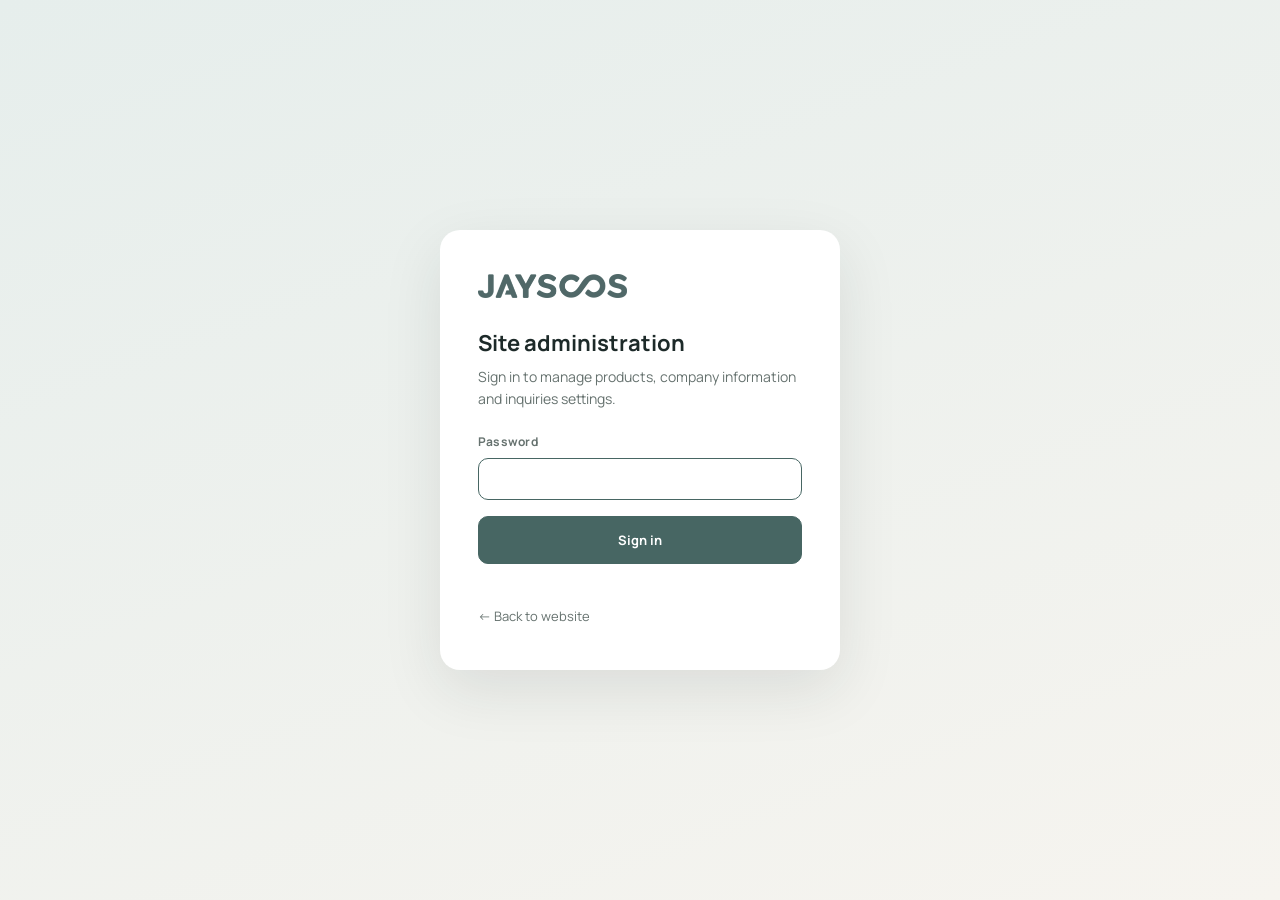
==== admin/index.html @ ff957f7b "site 2026-11-19 14:58 Co-Authored-By: Claude Opus 5.5 <noreply@anthropic.com>" ====
<!DOCTYPE html>
<html lang="en">
<head>
<meta charset="utf-8">
<meta name="viewport" content="width=device-width, initial-scale=1">
<meta name="robots" content="noindex, nofollow">
<title>Admin | JAYSCOS Global Site</title>
<link rel="icon" type="image/png" href="../img/favicon.png">
<link rel="preconnect" href="https://fonts.googleapis.com">
<link rel="preconnect" href="https://fonts.gstatic.com" crossorigin>
<link href="https://fonts.googleapis.com/css2?family=Manrope:wght@400;500;600;700;800&display=swap" rel="stylesheet">
<link rel="stylesheet" href="admin.css?v=1">
</head>
<body>
<div id="login" class="login">
  <form id="lf" class="lbox">
    <img src="../img/logo.png" alt="JAYSCOS logo" height="24">
    <h1>Site administration</h1>
    <p>Sign in to manage products, company information and inquiries settings.</p>
    <label><span>Password</span><input type="password" id="pw" autocomplete="current-password" required></label>
    <button class="b pri" type="submit">Sign in</button>
    <div class="err" id="lerr"></div>
    <a class="back" href="../index.html">← Back to website</a>
  </form>
</div>

<div id="app" class="app" hidden>
  <aside class="side">
    <div class="brand"><img src="../img/logo_white.png" alt="JAYSCOS logo" height="18"><span>Admin</span></div>
    <nav id="menu">
      <a data-v="dash" class="on"><svg viewBox="0 0 24 24"><path d="M3 13h8V3H3zM13 21h8V11h-8zM3 21h8v-6H3zM13 3v6h8V3z"/></svg>Dashboard</a>
      <a data-v="products"><svg viewBox="0 0 24 24"><path d="M9 3h6v4H9zM7 7h10l1 14H6z"/></svg>Products</a>
      <a data-v="company"><svg viewBox="0 0 24 24"><path d="M4 21V5l8-3 8 3v16M9 21v-5h6v5M8 9h2M14 9h2M8 13h2M14 13h2"/></svg>Company</a>
      <a data-v="pages"><svg viewBox="0 0 24 24"><path d="M6 3h9l4 4v14H6zM14 3v5h5M9 13h7M9 17h7"/></svg>Page content</a>
      <a data-v="contact"><svg viewBox="0 0 24 24"><path d="M3 6h18v12H3zM3 7l9 6 9-6"/></svg>Contact form</a>
      <a data-v="publish"><svg viewBox="0 0 24 24"><path d="M12 16V4M7 9l5-5 5 5M4 16v4h16v-4"/></svg>Publish & settings</a>
    </nav>
    <div class="side-ft">
      <a href="../index.html" target="_blank" rel="noopener">View live site ↗</a>
      <a id="logout">Sign out</a>
    </div>
  </aside>
  <main class="main">
    <header class="top">
      <button class="mb" id="mb" aria-label="Menu">☰</button>
      <h2 id="vt">Dashboard</h2>
      <div class="top-r"><span id="dirty" class="pill" hidden>Unpublished changes</span><a class="b" id="pv" target="_blank" rel="noopener">Preview draft ↗</a><button class="b pri" id="pubTop">Publish</button></div>
    </header>
    <section id="view" class="view"></section>
  </main>
</div>
<div id="toast" class="toast"></div>
<script src="admin.js?v=1"></script>
</body>
</html>
---- admin/admin.css ----
:root { --teal: #476663; --deep: #2f4846; --ink: #1d2a29; --muted: #66726f; --line: #e2e7e5; --bg: #f3f5f4; --white: #fff; --red: #b5473a; }
* { box-sizing: border-box; margin: 0; padding: 0; }
body { font-family: 'Manrope', 'Segoe UI', Arial, sans-serif; background: var(--bg); color: var(--ink); font-size: 14px; line-height: 1.55; }
a { color: inherit; text-decoration: none; cursor: pointer; }
button, input, select, textarea { font: inherit; color: inherit; }
[hidden] { display: none !important; }

.login { min-height: 100vh; display: grid; place-items: center; padding: 20px; background: linear-gradient(160deg, #e6eeec, #f6f4ef); }
.lbox { width: 100%; max-width: 400px; background: var(--white); border-radius: 20px; padding: 44px 38px; box-shadow: 0 20px 60px rgba(29, 42, 41, .10); }
.lbox img { display: block; height: 24px; width: auto; }
.lbox h1 { font-size: 22px; margin: 28px 0 6px; }
.lbox p { color: var(--muted); margin-bottom: 24px; }
.lbox .b { width: 100%; height: 48px; justify-content: center; }
.lbox .err { color: var(--red); margin-top: 12px; min-height: 20px; font-size: 13px; }
.lbox .back { display: block; margin-top: 10px; font-size: 13px; color: var(--muted); }

label { display: block; margin-bottom: 16px; }
label > span { display: block; font-size: 12px; font-weight: 700; color: var(--muted); margin-bottom: 6px; letter-spacing: .02em; }
label > small { display: block; font-size: 12px; color: var(--muted); margin-top: 5px; }
input, select, textarea { width: 100%; height: 42px; padding: 0 12px; border: 1px solid var(--line); border-radius: 10px; background: #fbfcfc; outline: none; }
textarea { height: auto; min-height: 96px; padding: 10px 12px; resize: vertical; line-height: 1.55; }
input:focus, select:focus, textarea:focus { border-color: var(--teal); background: #fff; }
input[type=checkbox] { width: 18px; height: 18px; accent-color: var(--teal); vertical-align: middle; }

.b { display: inline-flex; align-items: center; gap: 6px; height: 38px; padding: 0 16px; border-radius: 10px; border: 1px solid var(--line); background: var(--white); font-weight: 700; font-size: 13px; cursor: pointer; white-space: nowrap; }
.b:hover { border-color: var(--teal); color: var(--teal); }
.b.pri { background: var(--teal); border-color: var(--teal); color: #fff; }
.b.pri:hover { background: var(--deep); color: #fff; }
.b.danger { color: var(--red); }
.b.danger:hover { border-color: var(--red); }
.b.sm { height: 30px; padding: 0 10px; font-size: 12px; border-radius: 8px; }

.app { display: grid; grid-template-columns: 240px 1fr; min-height: 100vh; }
.side { background: var(--ink); color: rgba(255, 255, 255, .72); display: flex; flex-direction: column; position: sticky; top: 0; height: 100vh; }
.side .brand { display: flex; align-items: center; gap: 10px; padding: 26px 24px 30px; }
.side .brand img { height: 18px; width: auto; }
.side .brand span { font-size: 11px; font-weight: 800; letter-spacing: .14em; text-transform: uppercase; color: #9fbdb9; }
.side nav { display: flex; flex-direction: column; padding: 0 12px; gap: 2px; }
.side nav a { display: flex; align-items: center; gap: 12px; padding: 11px 12px; border-radius: 10px; font-weight: 600; }
.side nav a svg { width: 18px; height: 18px; fill: none; stroke: currentColor; stroke-width: 1.6; stroke-linecap: round; stroke-linejoin: round; }
.side nav a:hover { background: rgba(255, 255, 255, .06); color: #fff; }
.side nav a.on { background: var(--teal); color: #fff; }
.side-ft { margin-top: auto; padding: 20px 24px 26px; display: flex; flex-direction: column; gap: 8px; font-size: 13px; border-top: 1px solid rgba(255, 255, 255, .08); }
.side-ft a:hover { color: #fff; }

.main { min-width: 0; }
.top { position: sticky; top: 0; z-index: 10; display: flex; align-items: center; gap: 14px; height: 70px; padding: 0 32px; background: rgba(243, 245, 244, .94); backdrop-filter: blur(8px); border-bottom: 1px solid var(--line); }
.top h2 { font-size: 20px; }
.top-r { margin-left: auto; display: flex; gap: 8px; align-items: center; }
.pill { font-size: 12px; font-weight: 700; padding: 5px 11px; border-radius: 999px; background: #fbeee4; color: #9a5a1c; }
.mb { display: none; border: 0; background: none; font-size: 22px; cursor: pointer; }
.view { padding: 30px 32px 80px; max-width: 1180px; }

.stats { display: grid; grid-template-columns: repeat(4, 1fr); gap: 16px; margin-bottom: 22px; }
.stat { background: var(--white); border-radius: 14px; padding: 20px 22px; }
.stat .k { font-size: 12px; color: var(--muted); font-weight: 700; }
.stat .v { font-size: 30px; font-weight: 800; margin-top: 6px; color: var(--deep); }
.stat .v small { font-size: 14px; color: var(--muted); font-weight: 600; }
.panel { background: var(--white); border-radius: 14px; padding: 24px 26px; margin-bottom: 20px; }
.panel h3 { font-size: 15px; margin-bottom: 16px; display: flex; justify-content: space-between; align-items: center; gap: 10px; }
.panel h3 small { font-weight: 500; color: var(--muted); font-size: 12px; }
.panel p.help { color: var(--muted); font-size: 13px; margin: -8px 0 16px; }
.g2 { display: grid; grid-template-columns: 1fr 1fr; gap: 0 18px; }
.g3 { display: grid; grid-template-columns: 1fr 1fr 1fr; gap: 0 18px; }
.actions { display: flex; gap: 8px; flex-wrap: wrap; }
.sticky-save { position: sticky; bottom: 16px; display: flex; justify-content: flex-end; gap: 8px; margin-top: 10px; }
.sticky-save .b { box-shadow: 0 6px 20px rgba(29, 42, 41, .12); height: 44px; padding: 0 20px; }

table { width: 100%; border-collapse: collapse; }
th { text-align: left; font-size: 12px; color: var(--muted); font-weight: 700; padding: 10px 10px; border-bottom: 1px solid var(--line); white-space: nowrap; }
td { padding: 12px 10px; border-bottom: 1px solid var(--line); vertical-align: middle; }
td .th { width: 52px; height: 52px; border-radius: 10px; object-fit: cover; background: var(--bg); display: block; }
td b { display: block; }
td .s { font-size: 12px; color: var(--muted); }
.tag { display: inline-block; font-size: 11px; font-weight: 700; padding: 3px 9px; border-radius: 999px; background: #e8efee; color: var(--deep); }
.tag.off { background: #f1e9e7; color: var(--red); }
.ord { display: flex; gap: 4px; }

.imgs { display: flex; flex-wrap: wrap; gap: 10px; margin-bottom: 12px; }
.imgs .im { position: relative; width: 104px; }
.imgs .im img { width: 104px; height: 104px; object-fit: cover; border-radius: 10px; background: var(--bg); display: block; border: 2px solid transparent; }
.imgs .im:first-child img { border-color: var(--teal); }
.imgs .im .ctl { display: flex; gap: 3px; margin-top: 4px; }
.imgs .im .ctl button { flex: 1; height: 24px; border: 1px solid var(--line); background: #fff; border-radius: 6px; font-size: 11px; cursor: pointer; }
.imgs .im .first { position: absolute; left: 6px; top: 6px; font-size: 10px; font-weight: 800; background: var(--teal); color: #fff; padding: 2px 6px; border-radius: 6px; }
.row-add { display: flex; gap: 8px; }
.row-add input { flex: 1; }
.ing-row { display: grid; grid-template-columns: 220px 1fr 34px; gap: 8px; margin-bottom: 8px; }
.ing-row input { height: 38px; }
.ing-row button { border: 1px solid var(--line); background: #fff; border-radius: 8px; cursor: pointer; color: var(--red); }
.hl-row { display: grid; grid-template-columns: 220px 1fr; gap: 8px; margin-bottom: 8px; }
.empty { text-align: center; color: var(--muted); padding: 40px 10px; }
.check-list { list-style: none; }
.check-list li { padding: 10px 0; border-bottom: 1px solid var(--line); display: flex; gap: 10px; align-items: flex-start; }
.check-list li::before { content: '•'; color: var(--teal); font-weight: 800; }
.mono { font-family: Consolas, monospace; font-size: 12px; background: var(--bg); padding: 2px 6px; border-radius: 6px; }
.toast { position: fixed; right: 22px; top: 84px; background: var(--ink); color: #fff; padding: 13px 18px; border-radius: 12px; font-weight: 600; opacity: 0; transform: translateY(10px); transition: .25s; pointer-events: none; z-index: 99; max-width: 420px; }
.toast.show { opacity: 1; transform: none; }
.toast.err { background: var(--red); }

@media (max-width: 900px) {
  .app { grid-template-columns: 1fr; }
  .side { position: fixed; left: 0; top: 0; bottom: 0; width: 250px; z-index: 30; transform: translateX(-100%); transition: transform .25s; }
  .side.open { transform: none; }
  .mb { display: block; }
  .top { padding: 0 16px; }
  .top-r .b:not(.pri) { display: none; }
  .view { padding: 20px 16px 80px; }
  .stats { grid-template-columns: 1fr 1fr; }
  .g2, .g3, .ing-row, .hl-row { grid-template-columns: 1fr; }
  table .hide-m { display: none; }
}
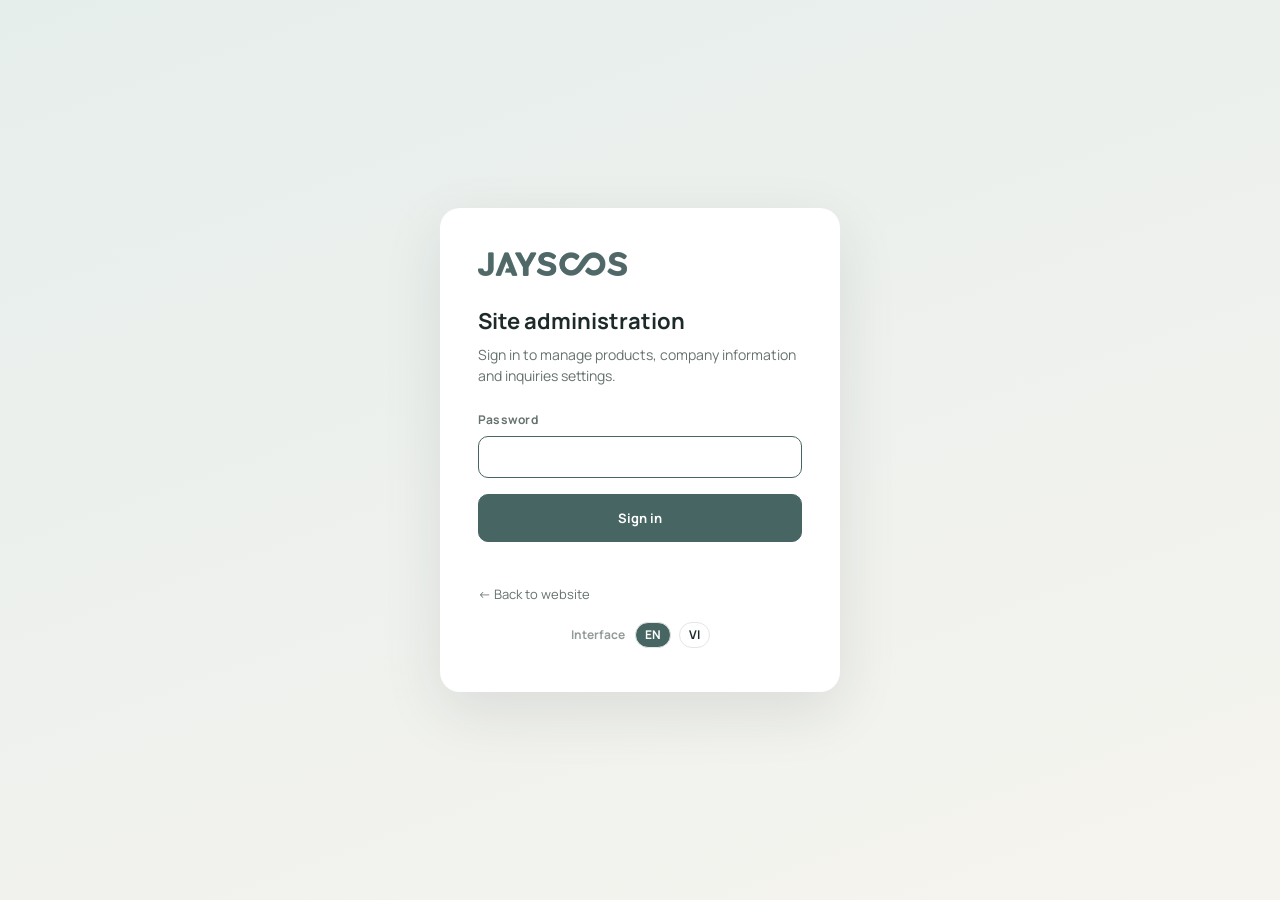
==== commit 06e39c4e: "site 2026-11-24 14:32 Co-Authored-By: Claude Opus 5.5 <noreply@anthropic.com>" ====
--- a/admin/index.html
+++ b/admin/index.html
@@ -9,7 +9,7 @@
 <link rel="preconnect" href="https://fonts.googleapis.com">
 <link rel="preconnect" href="https://fonts.gstatic.com" crossorigin>
 <link href="https://fonts.googleapis.com/css2?family=Manrope:wght@400;500;600;700;800&display=swap" rel="stylesheet">
-<link rel="stylesheet" href="admin.css?v=1">
+<link rel="stylesheet" href="admin.css?v=7">
 </head>
 <body>
 <div id="login" class="login">
@@ -44,12 +44,13 @@
     <header class="top">
       <button class="mb" id="mb" aria-label="Menu">☰</button>
       <h2 id="vt">Dashboard</h2>
-      <div class="top-r"><span id="dirty" class="pill" hidden>Unpublished changes</span><a class="b" id="pv" target="_blank" rel="noopener">Preview draft ↗</a><button class="b pri" id="pubTop">Publish</button></div>
+      <div class="top-r"><label class="lang-pick" title="Content language you are editing"><span>Content</span><select id="alang"><option value="en">English</option><option value="vi">Tiếng Việt</option></select></label><span id="dirty" class="pill" hidden>Unpublished changes</span><a class="b" id="pv" target="_blank" rel="noopener">Preview draft ↗</a><button class="b pri" id="pubTop">Publish</button></div>
     </header>
     <section id="view" class="view"></section>
   </main>
 </div>
 <div id="toast" class="toast"></div>
-<script src="admin.js?v=1"></script>
+<script src="admin-i18n.js?v=1"></script>
+<script src="admin.js?v=7"></script>
 </body>
 </html>
--- a/admin/admin.css
+++ b/admin/admin.css
@@ -110,3 +110,23 @@
   .g2, .g3, .ing-row, .hl-row { grid-template-columns: 1fr; }
   table .hide-m { display: none; }
 }
+
+/* content language (EN / VI) */
+.lang-pick { display: inline-flex; align-items: center; gap: 6px; margin: 0; }
+.lang-pick > span { margin: 0; font-size: 12px; }
+.lang-pick select { height: 38px; width: auto; padding: 0 30px 0 10px; font-weight: 700; }
+body.vi-mode .lang-pick select { border-color: #c2410c; color: #c2410c; }
+.vi-note { background: #fff4e5; border: 1px solid #f6c48a; color: #7a3d06; border-radius: 12px; padding: 12px 16px; margin-bottom: 18px; font-size: 13px; }
+body.vi-mode [data-new-cat], body.vi-mode [data-go="new"], body.vi-mode #del, body.vi-mode [data-mv], body.vi-mode #saveCats, body.vi-mode .row-add, body.vi-mode #imgs .ctl, body.vi-mode #chpw { display: none !important; }
+body.vi-mode [data-vis] { pointer-events: none; opacity: .6; }
+@media (max-width: 900px) { .lang-pick > span { display: none; } }
+
+/* interface language (EN / VI) */
+.ui-lang { display: flex; align-items: center; gap: 8px; font-size: 12px; font-weight: 700; }
+.ui-lang span { opacity: .7; margin-right: 2px; }
+.ui-lang a { padding: 3px 9px; border-radius: 999px; border: 1px solid rgba(255, 255, 255, .25); }
+.ui-lang a.on { background: var(--teal); border-color: var(--teal); color: #fff; }
+.ui-lang.in-login { justify-content: center; margin-top: 18px; color: var(--muted); }
+.ui-lang.in-login a { border-color: var(--line); color: var(--ink); }
+.ui-lang.in-login a.on { color: #fff; }
+.ui-lang.in-side { padding-bottom: 10px; margin-bottom: 4px; border-bottom: 1px solid rgba(255, 255, 255, .08); }
